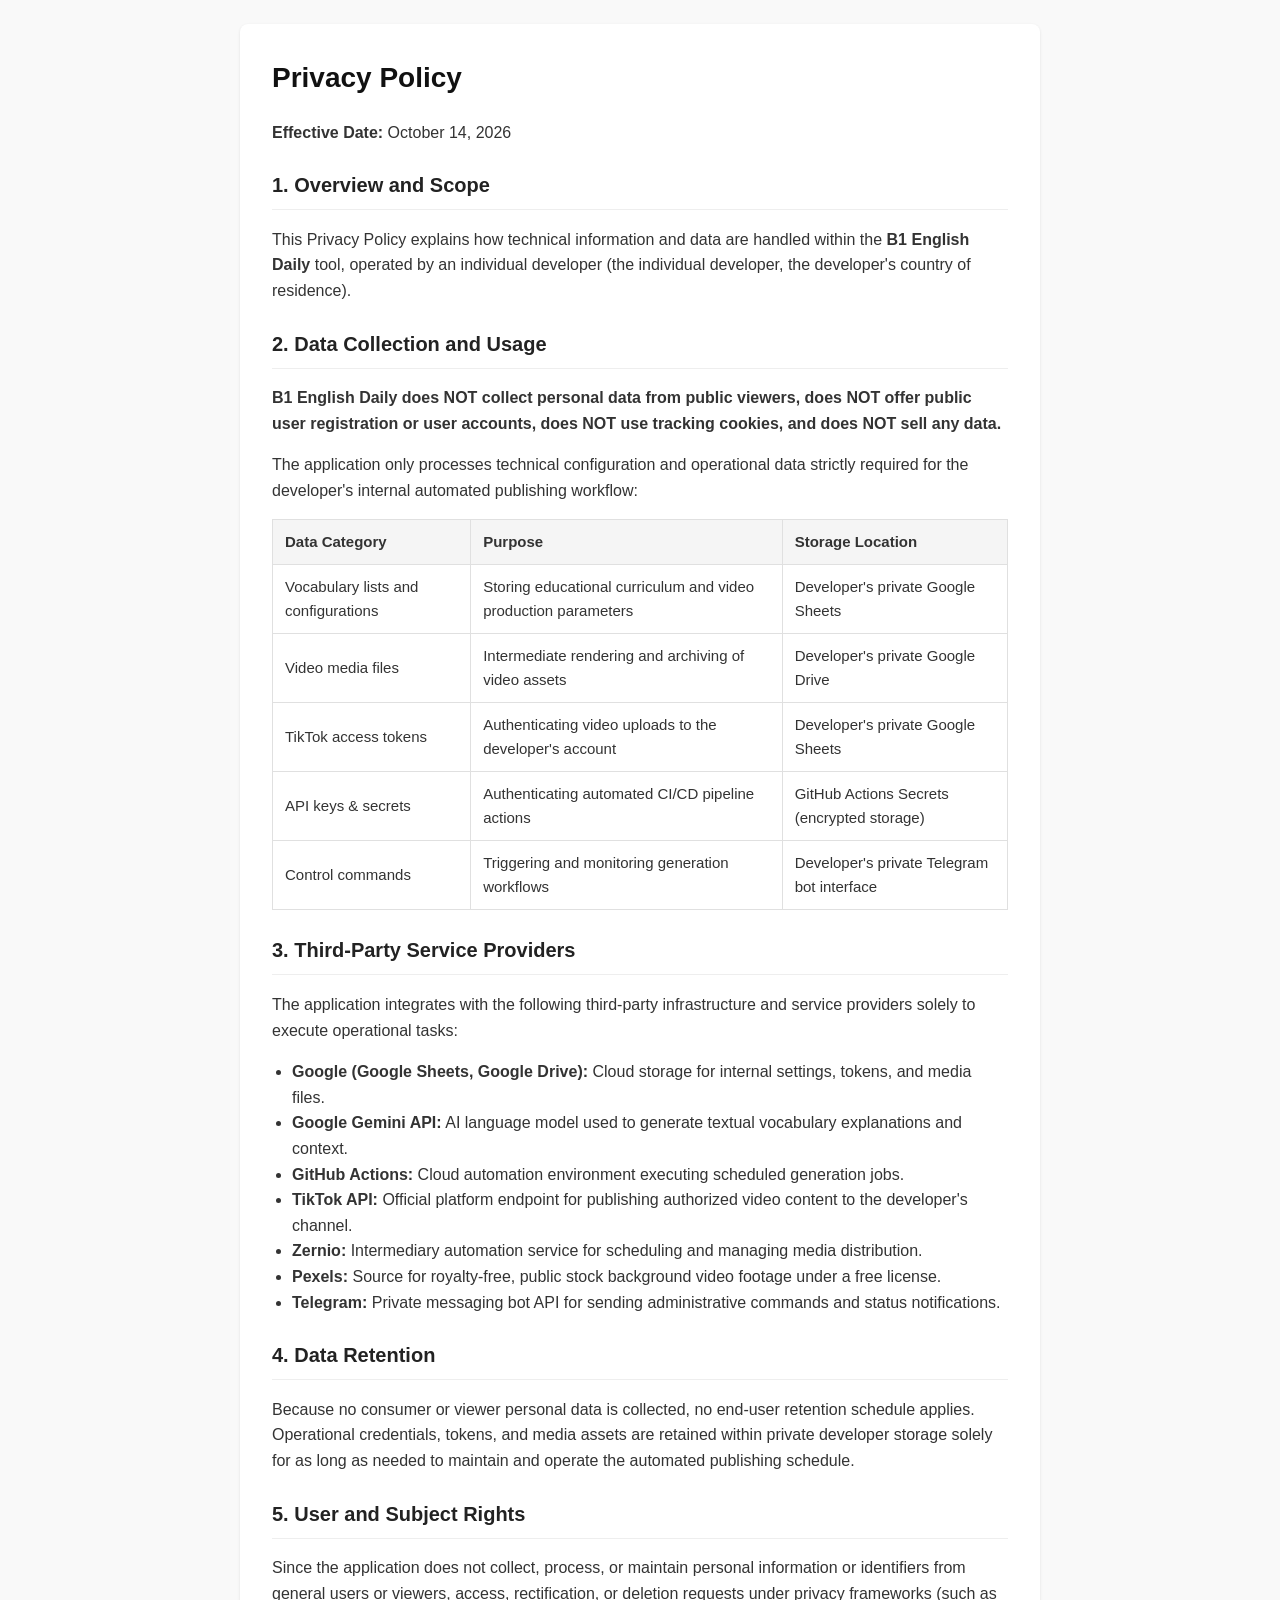
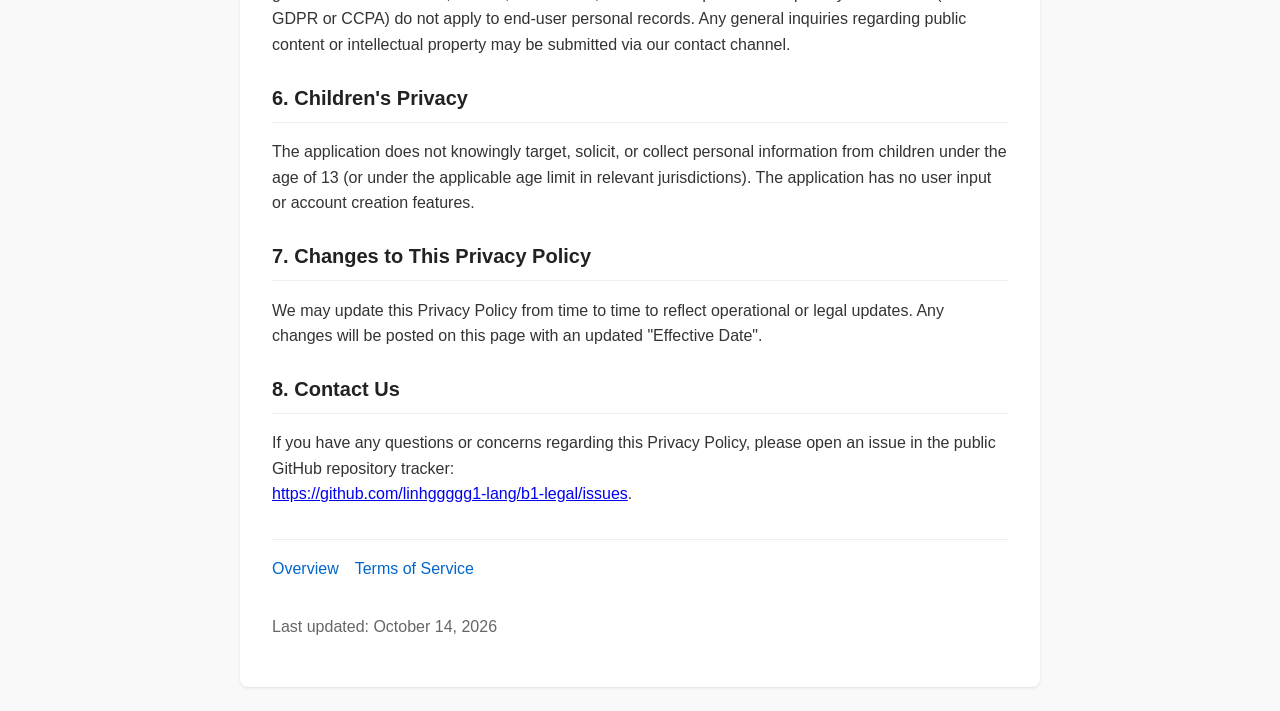
==== privacy.html @ 39bbc0a6 "Trang phap ly B1 English Daily: index, terms, privacy" ====
<!DOCTYPE html>
<html lang="en">
<head>
  <meta charset="utf-8">
  <meta name="viewport" content="width=device-width, initial-scale=1.0">
  <title>B1 English Daily - Privacy Policy</title>
  <style>
    body {
      font-family: -apple-system, BlinkMacSystemFont, "Segoe UI", Roboto, Helvetica, Arial, sans-serif;
      line-height: 1.6;
      color: #333;
      max-width: 800px;
      margin: 0 auto;
      padding: 24px 16px;
      background-color: #f9f9f9;
    }
    .container {
      background: #fff;
      padding: 32px;
      border-radius: 8px;
      box-shadow: 0 1px 3px rgba(0,0,0,0.1);
    }
    h1 {
      color: #111;
      margin-top: 0;
      font-size: 28px;
    }
    h2 {
      color: #222;
      border-bottom: 1px solid #eee;
      padding-bottom: 8px;
      margin-top: 24px;
      font-size: 20px;
    }
    p, li {
      font-size: 16px;
    }
    ul {
      padding-left: 20px;
    }
    table {
      width: 100%;
      border-collapse: collapse;
      margin-top: 16px;
      margin-bottom: 16px;
    }
    th, td {
      border: 1px solid #e0e0e0;
      padding: 10px 12px;
      text-align: left;
      font-size: 15px;
    }
    th {
      background-color: #f5f5f5;
      font-weight: 600;
    }
    .nav-links {
      margin-top: 32px;
      padding-top: 16px;
      border-top: 1px solid #eee;
      display: flex;
      gap: 16px;
    }
    .nav-links a {
      color: #0066cc;
      text-decoration: none;
      font-weight: 500;
    }
    .nav-links a:hover {
      text-decoration: underline;
    }
    .footer {
      margin-top: 32px;
      font-size: 14px;
      color: #666;
    }
  </style>
</head>
<body>
  <div class="container">
    <h1>Privacy Policy</h1>
    <p><strong>Effective Date:</strong> October 14, 2026</p>

    <h2>1. Overview and Scope</h2>
    <p>This Privacy Policy explains how technical information and data are handled within the <strong>B1 English Daily</strong> tool, operated by an individual developer (the individual developer, the developer's country of residence).</p>

    <h2>2. Data Collection and Usage</h2>
    <p><strong>B1 English Daily does NOT collect personal data from public viewers, does NOT offer public user registration or user accounts, does NOT use tracking cookies, and does NOT sell any data.</strong></p>
    <p>The application only processes technical configuration and operational data strictly required for the developer's internal automated publishing workflow:</p>

    <table>
      <thead>
        <tr>
          <th>Data Category</th>
          <th>Purpose</th>
          <th>Storage Location</th>
        </tr>
      </thead>
      <tbody>
        <tr>
          <td>Vocabulary lists and configurations</td>
          <td>Storing educational curriculum and video production parameters</td>
          <td>Developer's private Google Sheets</td>
        </tr>
        <tr>
          <td>Video media files</td>
          <td>Intermediate rendering and archiving of video assets</td>
          <td>Developer's private Google Drive</td>
        </tr>
        <tr>
          <td>TikTok access tokens</td>
          <td>Authenticating video uploads to the developer's account</td>
          <td>Developer's private Google Sheets</td>
        </tr>
        <tr>
          <td>API keys & secrets</td>
          <td>Authenticating automated CI/CD pipeline actions</td>
          <td>GitHub Actions Secrets (encrypted storage)</td>
        </tr>
        <tr>
          <td>Control commands</td>
          <td>Triggering and monitoring generation workflows</td>
          <td>Developer's private Telegram bot interface</td>
        </tr>
      </tbody>
    </table>

    <h2>3. Third-Party Service Providers</h2>
    <p>The application integrates with the following third-party infrastructure and service providers solely to execute operational tasks:</p>
    <ul>
      <li><strong>Google (Google Sheets, Google Drive):</strong> Cloud storage for internal settings, tokens, and media files.</li>
      <li><strong>Google Gemini API:</strong> AI language model used to generate textual vocabulary explanations and context.</li>
      <li><strong>GitHub Actions:</strong> Cloud automation environment executing scheduled generation jobs.</li>
      <li><strong>TikTok API:</strong> Official platform endpoint for publishing authorized video content to the developer's channel.</li>
      <li><strong>Zernio:</strong> Intermediary automation service for scheduling and managing media distribution.</li>
      <li><strong>Pexels:</strong> Source for royalty-free, public stock background video footage under a free license.</li>
      <li><strong>Telegram:</strong> Private messaging bot API for sending administrative commands and status notifications.</li>
    </ul>

    <h2>4. Data Retention</h2>
    <p>Because no consumer or viewer personal data is collected, no end-user retention schedule applies. Operational credentials, tokens, and media assets are retained within private developer storage solely for as long as needed to maintain and operate the automated publishing schedule.</p>

    <h2>5. User and Subject Rights</h2>
    <p>Since the application does not collect, process, or maintain personal information or identifiers from general users or viewers, access, rectification, or deletion requests under privacy frameworks (such as GDPR or CCPA) do not apply to end-user personal records. Any general inquiries regarding public content or intellectual property may be submitted via our contact channel.</p>

    <h2>6. Children's Privacy</h2>
    <p>The application does not knowingly target, solicit, or collect personal information from children under the age of 13 (or under the applicable age limit in relevant jurisdictions). The application has no user input or account creation features.</p>

    <h2>7. Changes to This Privacy Policy</h2>
    <p>We may update this Privacy Policy from time to time to reflect operational or legal updates. Any changes will be posted on this page with an updated "Effective Date".</p>

    <h2>8. Contact Us</h2>
    <p>If you have any questions or concerns regarding this Privacy Policy, please open an issue in the public GitHub repository tracker: <br>
    <a href="https://github.com/linhggggg1-lang/b1-legal/issues" target="_blank" rel="noopener noreferrer">https://github.com/linhggggg1-lang/b1-legal/issues</a>.</p>

    <div class="nav-links">
      <a href="index.html">Overview</a>
      <a href="terms.html">Terms of Service</a>
    </div>

    <div class="footer">
      <p>Last updated: October 14, 2026</p>
    </div>
  </div>
</body>
</html>
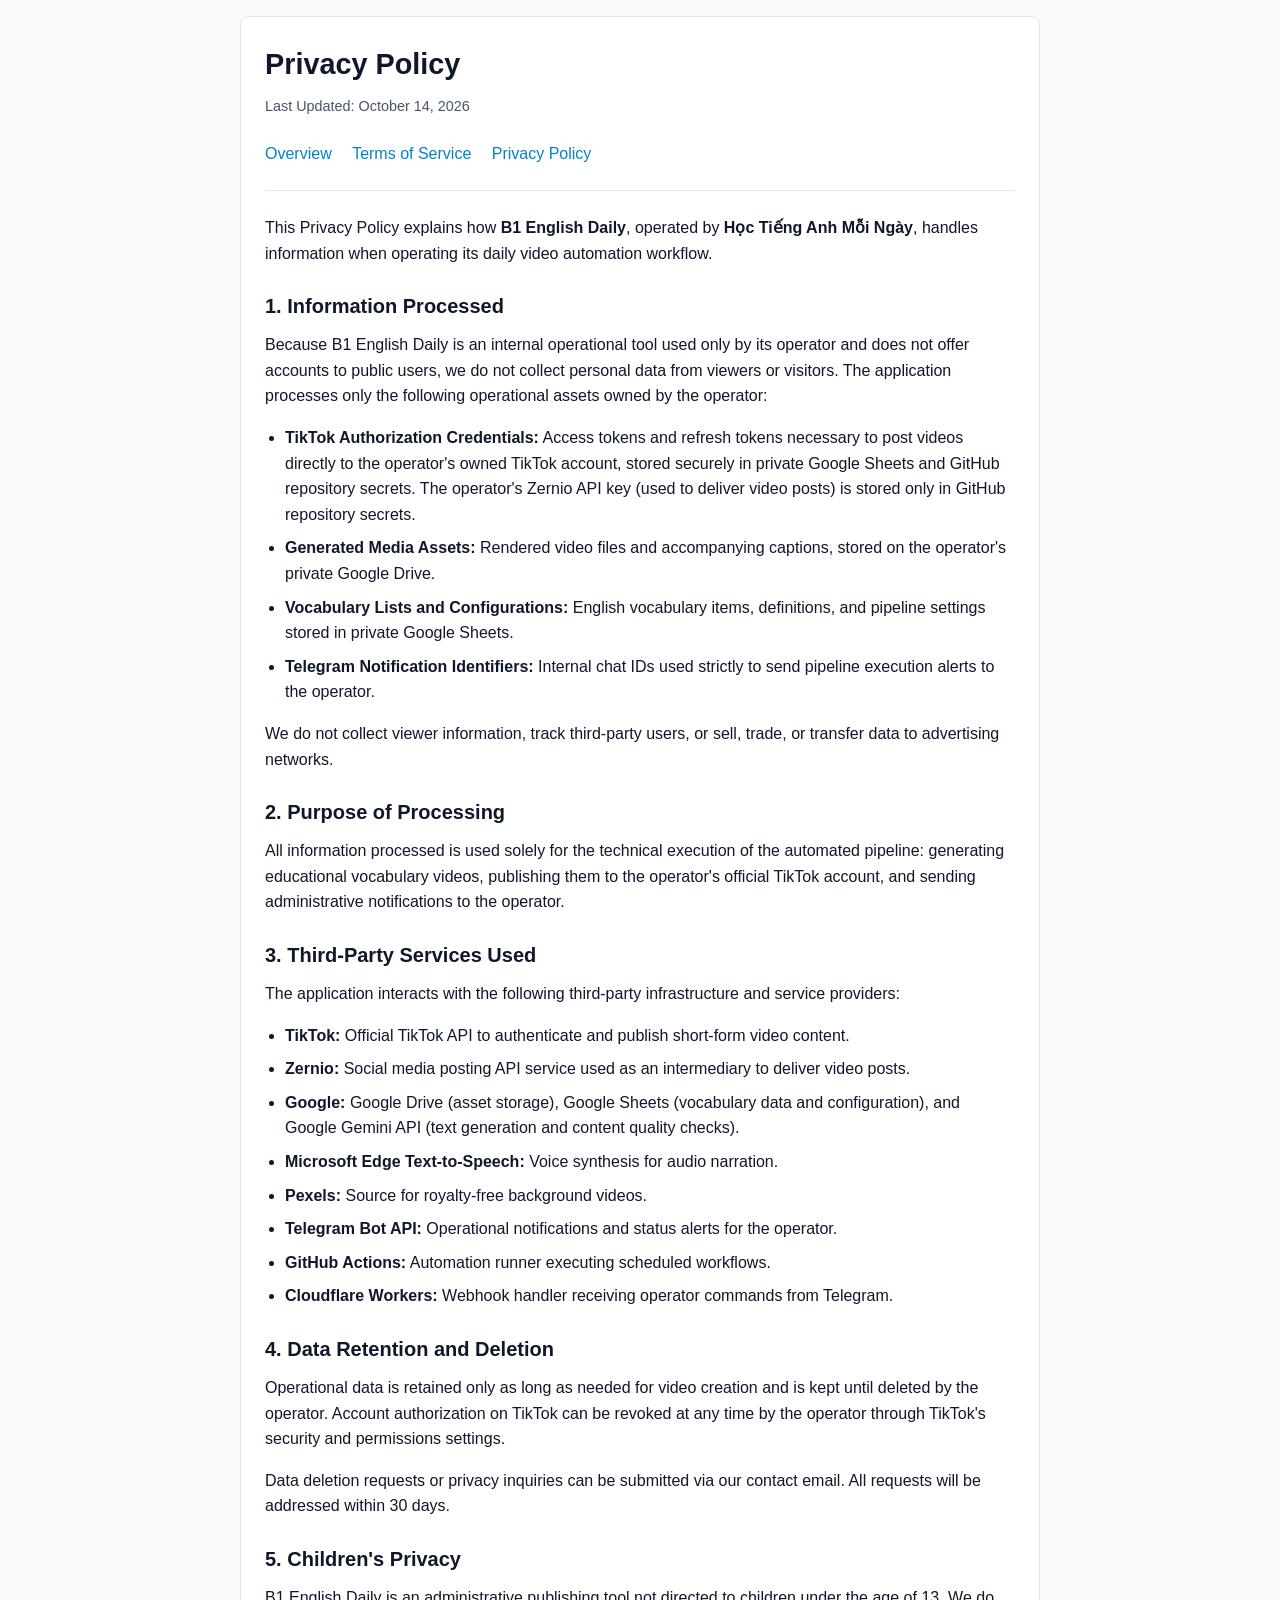
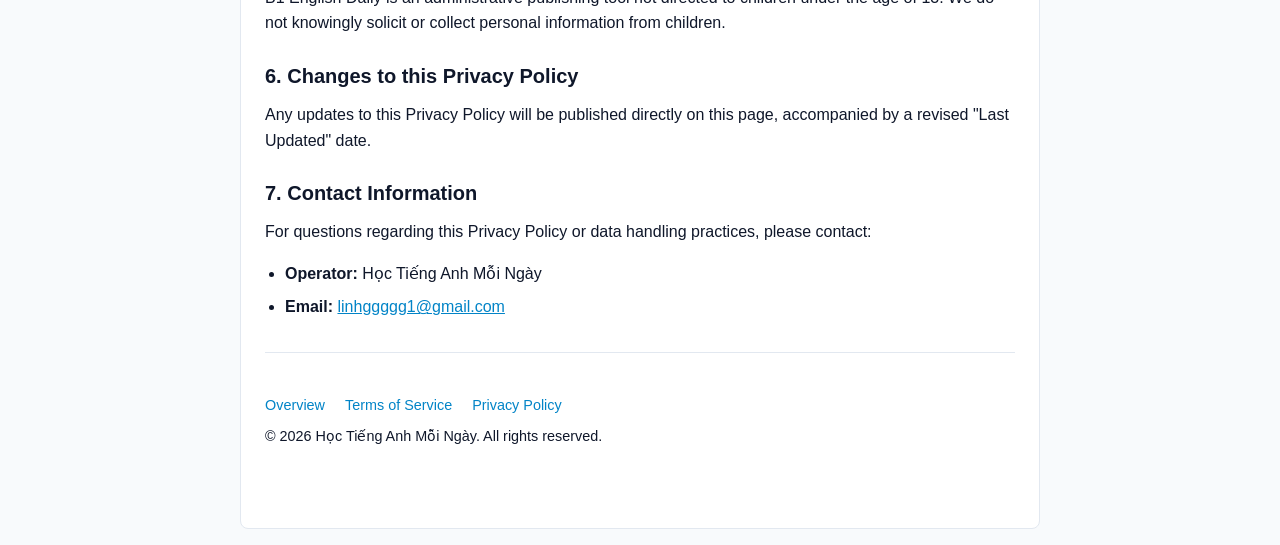
==== commit af7f3789: "Sua trang phap ly: lien he qua email, bo bang du lieu thua, khop ban da duyet" ====
--- a/privacy.html
+++ b/privacy.html
@@ -2,165 +2,159 @@
 <html lang="en">
 <head>
   <meta charset="utf-8">
-  <meta name="viewport" content="width=device-width, initial-scale=1.0">
-  <title>B1 English Daily - Privacy Policy</title>
+  <meta name="viewport" content="width=device-width, initial-scale=1">
+  <title>Privacy Policy - B1 English Daily</title>
   <style>
+    :root {
+      --bg: #f8fafc;
+      --card-bg: #ffffff;
+      --text: #0f172a;
+      --text-muted: #475569;
+      --primary: #0284c7;
+      --border: #e2e8f0;
+    }
+    * { box-sizing: border-box; margin: 0; padding: 0; }
     body {
       font-family: -apple-system, BlinkMacSystemFont, "Segoe UI", Roboto, Helvetica, Arial, sans-serif;
       line-height: 1.6;
-      color: #333;
+      color: var(--text);
+      background-color: var(--bg);
+      padding: 16px;
+    }
+    .container {
       max-width: 800px;
       margin: 0 auto;
-      padding: 24px 16px;
-      background-color: #f9f9f9;
+      background: var(--card-bg);
+      padding: 24px;
+      border-radius: 8px;
+      border: 1px solid var(--border);
     }
-    .container {
-      background: #fff;
-      padding: 32px;
-      border-radius: 8px;
-      box-shadow: 0 1px 3px rgba(0,0,0,0.1);
+    header, footer {
+      padding-bottom: 16px;
+      margin-bottom: 24px;
+      border-bottom: 1px solid var(--border);
+    }
+    footer {
+      border-bottom: none;
+      border-top: 1px solid var(--border);
+      padding-top: 20px;
+      margin-top: 32px;
+      font-size: 0.9em;
+      color: var(--text-muted);
+    }
+    nav {
+      margin-top: 12px;
+    }
+    nav a {
+      color: var(--primary);
+      text-decoration: none;
+      font-weight: 500;
+      margin-right: 16px;
+      display: inline-block;
+      min-height: 40px;
+      line-height: 40px;
+    }
+    nav a:hover {
+      text-decoration: underline;
     }
     h1 {
-      color: #111;
-      margin-top: 0;
-      font-size: 28px;
+      font-size: 1.8rem;
+      margin-bottom: 8px;
+      color: var(--text);
     }
     h2 {
-      color: #222;
-      border-bottom: 1px solid #eee;
-      padding-bottom: 8px;
+      font-size: 1.25rem;
       margin-top: 24px;
-      font-size: 20px;
+      margin-bottom: 10px;
+      color: var(--text);
     }
-    p, li {
-      font-size: 16px;
+    p, ul {
+      margin-bottom: 16px;
+      color: var(--text);
     }
     ul {
       padding-left: 20px;
     }
-    table {
-      width: 100%;
-      border-collapse: collapse;
-      margin-top: 16px;
+    li {
+      margin-bottom: 8px;
+    }
+    .meta {
+      color: var(--text-muted);
+      font-size: 0.9rem;
       margin-bottom: 16px;
     }
-    th, td {
-      border: 1px solid #e0e0e0;
-      padding: 10px 12px;
-      text-align: left;
-      font-size: 15px;
-    }
-    th {
-      background-color: #f5f5f5;
-      font-weight: 600;
-    }
-    .nav-links {
-      margin-top: 32px;
-      padding-top: 16px;
-      border-top: 1px solid #eee;
-      display: flex;
-      gap: 16px;
-    }
-    .nav-links a {
-      color: #0066cc;
-      text-decoration: none;
-      font-weight: 500;
-    }
-    .nav-links a:hover {
-      text-decoration: underline;
-    }
-    .footer {
-      margin-top: 32px;
-      font-size: 14px;
-      color: #666;
+    a {
+      color: var(--primary);
     }
   </style>
 </head>
 <body>
   <div class="container">
-    <h1>Privacy Policy</h1>
-    <p><strong>Effective Date:</strong> October 14, 2026</p>
+    <header>
+      <h1>Privacy Policy</h1>
+      <div class="meta">Last Updated: October 14, 2026</div>
+      <nav aria-label="Main Navigation">
+        <a href="index.html">Overview</a>
+        <a href="terms.html">Terms of Service</a>
+        <a href="privacy.html">Privacy Policy</a>
+      </nav>
+    </header>
 
-    <h2>1. Overview and Scope</h2>
-    <p>This Privacy Policy explains how technical information and data are handled within the <strong>B1 English Daily</strong> tool, operated by an individual developer (the individual developer, the developer's country of residence).</p>
+    <main>
+      <p>This Privacy Policy explains how <strong>B1 English Daily</strong>, operated by <strong>Học Tiếng Anh Mỗi Ngày</strong>, handles information when operating its daily video automation workflow.</p>
 
-    <h2>2. Data Collection and Usage</h2>
-    <p><strong>B1 English Daily does NOT collect personal data from public viewers, does NOT offer public user registration or user accounts, does NOT use tracking cookies, and does NOT sell any data.</strong></p>
-    <p>The application only processes technical configuration and operational data strictly required for the developer's internal automated publishing workflow:</p>
+      <h2>1. Information Processed</h2>
+      <p>Because B1 English Daily is an internal operational tool used only by its operator and does not offer accounts to public users, we do not collect personal data from viewers or visitors. The application processes only the following operational assets owned by the operator:</p>
+      <ul>
+        <li><strong>TikTok Authorization Credentials:</strong> Access tokens and refresh tokens necessary to post videos directly to the operator's owned TikTok account, stored securely in private Google Sheets and GitHub repository secrets. The operator's Zernio API key (used to deliver video posts) is stored only in GitHub repository secrets.</li>
+        <li><strong>Generated Media Assets:</strong> Rendered video files and accompanying captions, stored on the operator's private Google Drive.</li>
+        <li><strong>Vocabulary Lists and Configurations:</strong> English vocabulary items, definitions, and pipeline settings stored in private Google Sheets.</li>
+        <li><strong>Telegram Notification Identifiers:</strong> Internal chat IDs used strictly to send pipeline execution alerts to the operator.</li>
+      </ul>
+      <p>We do not collect viewer information, track third-party users, or sell, trade, or transfer data to advertising networks.</p>
 
-    <table>
-      <thead>
-        <tr>
-          <th>Data Category</th>
-          <th>Purpose</th>
-          <th>Storage Location</th>
-        </tr>
-      </thead>
-      <tbody>
-        <tr>
-          <td>Vocabulary lists and configurations</td>
-          <td>Storing educational curriculum and video production parameters</td>
-          <td>Developer's private Google Sheets</td>
-        </tr>
-        <tr>
-          <td>Video media files</td>
-          <td>Intermediate rendering and archiving of video assets</td>
-          <td>Developer's private Google Drive</td>
-        </tr>
-        <tr>
-          <td>TikTok access tokens</td>
-          <td>Authenticating video uploads to the developer's account</td>
-          <td>Developer's private Google Sheets</td>
-        </tr>
-        <tr>
-          <td>API keys & secrets</td>
-          <td>Authenticating automated CI/CD pipeline actions</td>
-          <td>GitHub Actions Secrets (encrypted storage)</td>
-        </tr>
-        <tr>
-          <td>Control commands</td>
-          <td>Triggering and monitoring generation workflows</td>
-          <td>Developer's private Telegram bot interface</td>
-        </tr>
-      </tbody>
-    </table>
+      <h2>2. Purpose of Processing</h2>
+      <p>All information processed is used solely for the technical execution of the automated pipeline: generating educational vocabulary videos, publishing them to the operator's official TikTok account, and sending administrative notifications to the operator.</p>
 
-    <h2>3. Third-Party Service Providers</h2>
-    <p>The application integrates with the following third-party infrastructure and service providers solely to execute operational tasks:</p>
-    <ul>
-      <li><strong>Google (Google Sheets, Google Drive):</strong> Cloud storage for internal settings, tokens, and media files.</li>
-      <li><strong>Google Gemini API:</strong> AI language model used to generate textual vocabulary explanations and context.</li>
-      <li><strong>GitHub Actions:</strong> Cloud automation environment executing scheduled generation jobs.</li>
-      <li><strong>TikTok API:</strong> Official platform endpoint for publishing authorized video content to the developer's channel.</li>
-      <li><strong>Zernio:</strong> Intermediary automation service for scheduling and managing media distribution.</li>
-      <li><strong>Pexels:</strong> Source for royalty-free, public stock background video footage under a free license.</li>
-      <li><strong>Telegram:</strong> Private messaging bot API for sending administrative commands and status notifications.</li>
-    </ul>
+      <h2>3. Third-Party Services Used</h2>
+      <p>The application interacts with the following third-party infrastructure and service providers:</p>
+      <ul>
+        <li><strong>TikTok:</strong> Official TikTok API to authenticate and publish short-form video content.</li>
+        <li><strong>Zernio:</strong> Social media posting API service used as an intermediary to deliver video posts.</li>
+        <li><strong>Google:</strong> Google Drive (asset storage), Google Sheets (vocabulary data and configuration), and Google Gemini API (text generation and content quality checks).</li>
+        <li><strong>Microsoft Edge Text-to-Speech:</strong> Voice synthesis for audio narration.</li>
+        <li><strong>Pexels:</strong> Source for royalty-free background videos.</li>
+        <li><strong>Telegram Bot API:</strong> Operational notifications and status alerts for the operator.</li>
+        <li><strong>GitHub Actions:</strong> Automation runner executing scheduled workflows.</li>
+        <li><strong>Cloudflare Workers:</strong> Webhook handler receiving operator commands from Telegram.</li>
+      </ul>
 
-    <h2>4. Data Retention</h2>
-    <p>Because no consumer or viewer personal data is collected, no end-user retention schedule applies. Operational credentials, tokens, and media assets are retained within private developer storage solely for as long as needed to maintain and operate the automated publishing schedule.</p>
+      <h2>4. Data Retention and Deletion</h2>
+      <p>Operational data is retained only as long as needed for video creation and is kept until deleted by the operator. Account authorization on TikTok can be revoked at any time by the operator through TikTok's security and permissions settings.</p>
+      <p>Data deletion requests or privacy inquiries can be submitted via our contact email. All requests will be addressed within 30 days.</p>
 
-    <h2>5. User and Subject Rights</h2>
-    <p>Since the application does not collect, process, or maintain personal information or identifiers from general users or viewers, access, rectification, or deletion requests under privacy frameworks (such as GDPR or CCPA) do not apply to end-user personal records. Any general inquiries regarding public content or intellectual property may be submitted via our contact channel.</p>
+      <h2>5. Children's Privacy</h2>
+      <p>B1 English Daily is an administrative publishing tool not directed to children under the age of 13. We do not knowingly solicit or collect personal information from children.</p>
 
-    <h2>6. Children's Privacy</h2>
-    <p>The application does not knowingly target, solicit, or collect personal information from children under the age of 13 (or under the applicable age limit in relevant jurisdictions). The application has no user input or account creation features.</p>
+      <h2>6. Changes to this Privacy Policy</h2>
+      <p>Any updates to this Privacy Policy will be published directly on this page, accompanied by a revised "Last Updated" date.</p>
 
-    <h2>7. Changes to This Privacy Policy</h2>
-    <p>We may update this Privacy Policy from time to time to reflect operational or legal updates. Any changes will be posted on this page with an updated "Effective Date".</p>
+      <h2>7. Contact Information</h2>
+      <p>For questions regarding this Privacy Policy or data handling practices, please contact:</p>
+      <ul>
+        <li><strong>Operator:</strong> Học Tiếng Anh Mỗi Ngày</li>
+        <li><strong>Email:</strong> <a href="mailto:linhggggg1@gmail.com">linhggggg1@gmail.com</a></li>
+      </ul>
+    </main>
 
-    <h2>8. Contact Us</h2>
-    <p>If you have any questions or concerns regarding this Privacy Policy, please open an issue in the public GitHub repository tracker: <br>
-    <a href="https://github.com/linhggggg1-lang/b1-legal/issues" target="_blank" rel="noopener noreferrer">https://github.com/linhggggg1-lang/b1-legal/issues</a>.</p>
-
-    <div class="nav-links">
-      <a href="index.html">Overview</a>
-      <a href="terms.html">Terms of Service</a>
-    </div>
-
-    <div class="footer">
-      <p>Last updated: October 14, 2026</p>
-    </div>
+    <footer>
+      <nav aria-label="Footer Navigation">
+        <a href="index.html">Overview</a>
+        <a href="terms.html">Terms of Service</a>
+        <a href="privacy.html">Privacy Policy</a>
+      </nav>
+      <p>&copy; 2026 Học Tiếng Anh Mỗi Ngày. All rights reserved.</p>
+    </footer>
   </div>
 </body>
 </html>
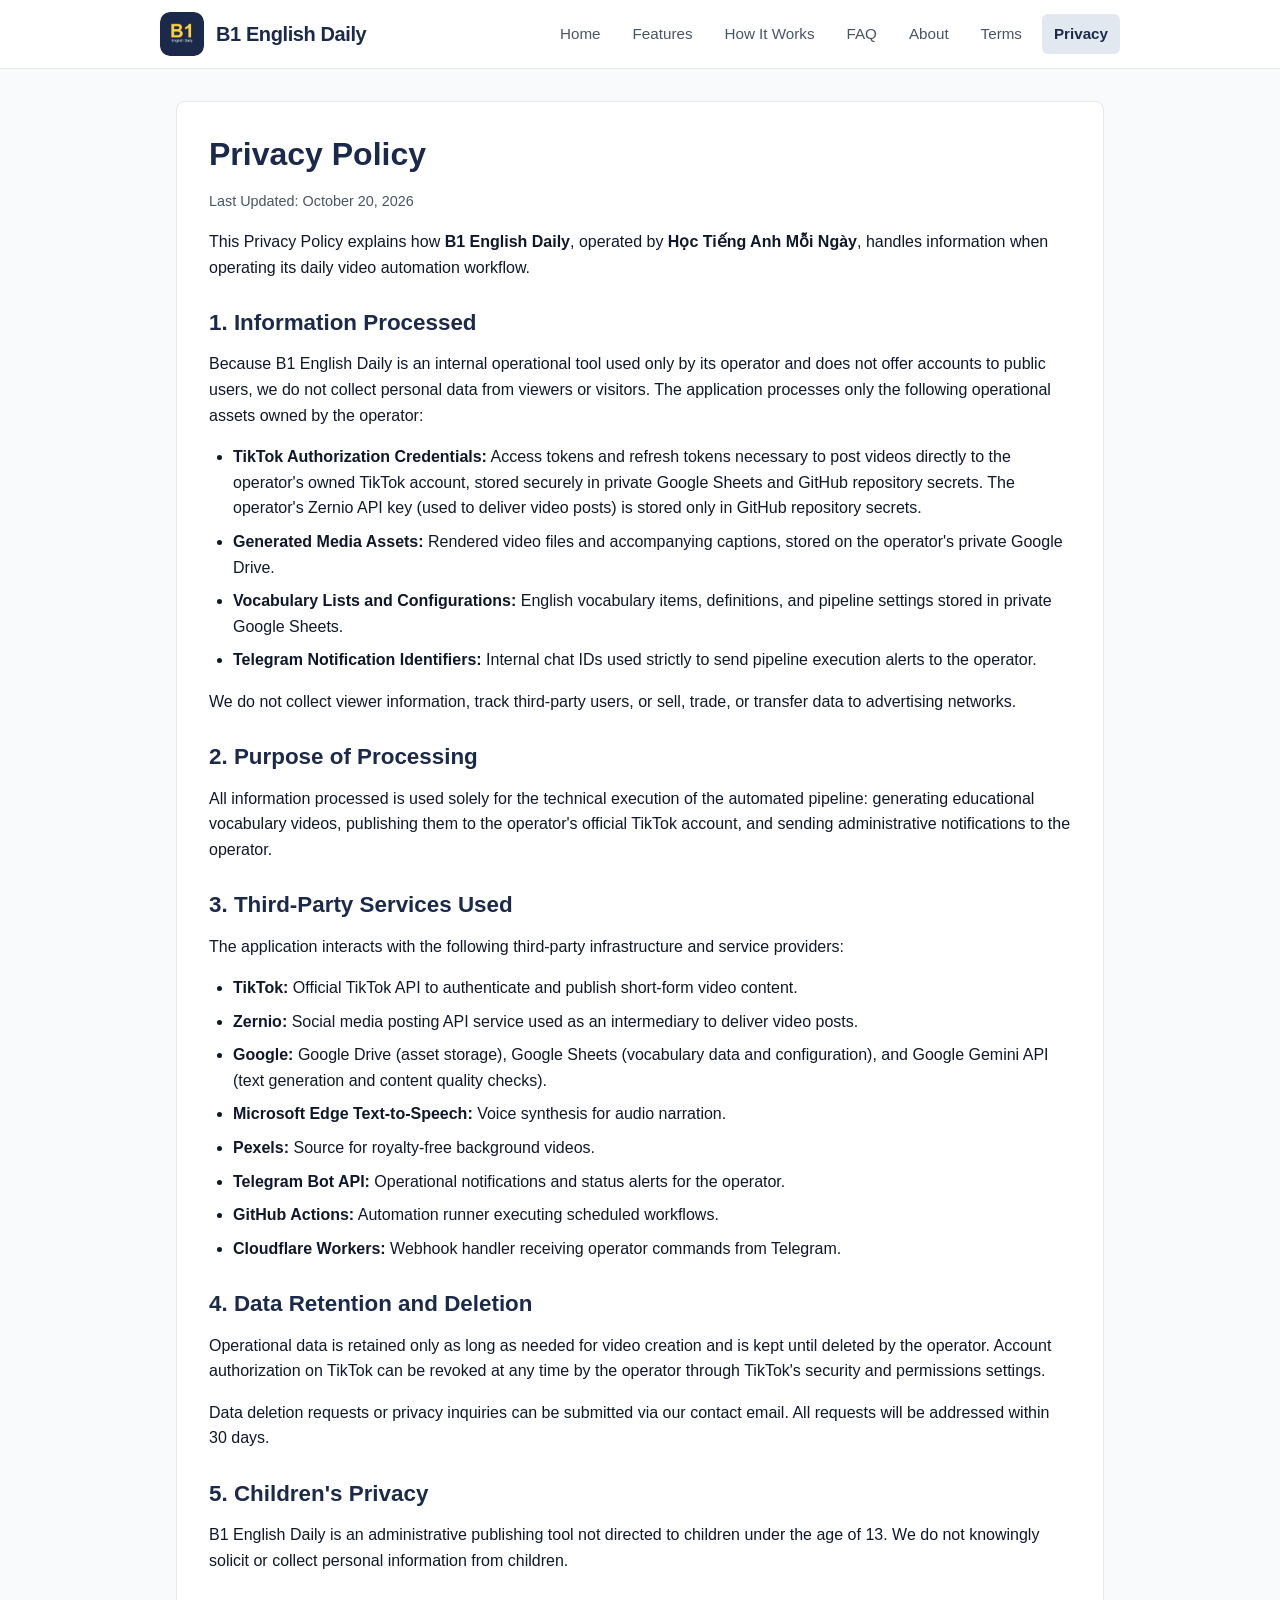
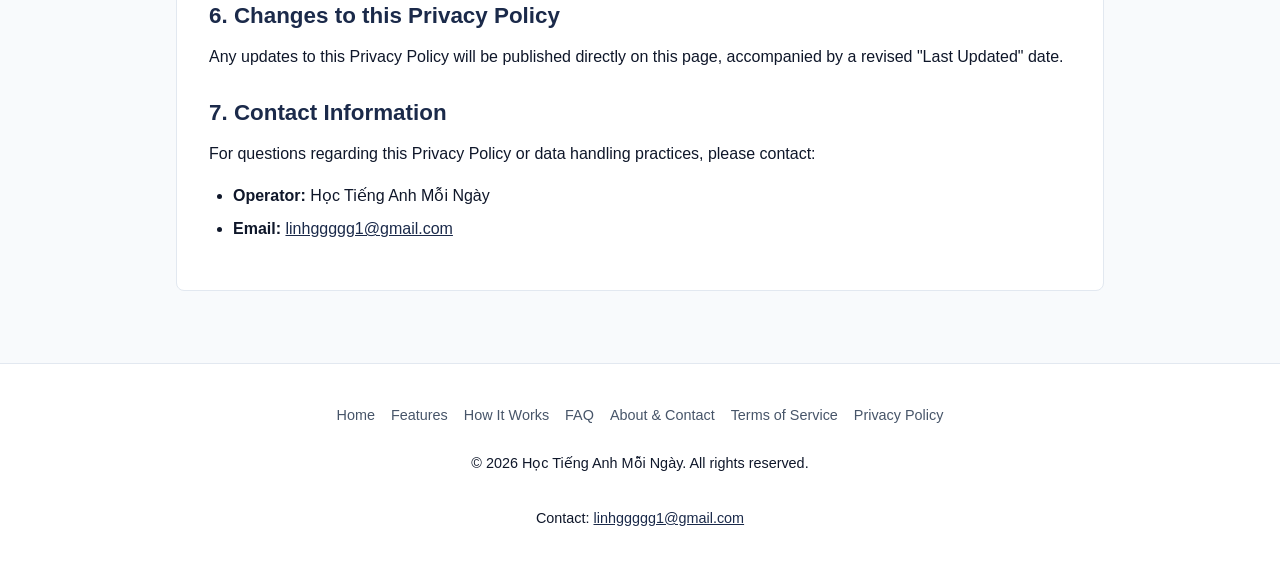
==== commit ed7ce1a3: "feat: website day du 7 trang + icon B1 English Daily dong bo (favicon, logo) theo yeu cau duyet TikT" ====
--- a/privacy.html
+++ b/privacy.html
@@ -4,157 +4,98 @@
   <meta charset="utf-8">
   <meta name="viewport" content="width=device-width, initial-scale=1">
   <title>Privacy Policy - B1 English Daily</title>
-  <style>
-    :root {
-      --bg: #f8fafc;
-      --card-bg: #ffffff;
-      --text: #0f172a;
-      --text-muted: #475569;
-      --primary: #0284c7;
-      --border: #e2e8f0;
-    }
-    * { box-sizing: border-box; margin: 0; padding: 0; }
-    body {
-      font-family: -apple-system, BlinkMacSystemFont, "Segoe UI", Roboto, Helvetica, Arial, sans-serif;
-      line-height: 1.6;
-      color: var(--text);
-      background-color: var(--bg);
-      padding: 16px;
-    }
-    .container {
-      max-width: 800px;
-      margin: 0 auto;
-      background: var(--card-bg);
-      padding: 24px;
-      border-radius: 8px;
-      border: 1px solid var(--border);
-    }
-    header, footer {
-      padding-bottom: 16px;
-      margin-bottom: 24px;
-      border-bottom: 1px solid var(--border);
-    }
-    footer {
-      border-bottom: none;
-      border-top: 1px solid var(--border);
-      padding-top: 20px;
-      margin-top: 32px;
-      font-size: 0.9em;
-      color: var(--text-muted);
-    }
-    nav {
-      margin-top: 12px;
-    }
-    nav a {
-      color: var(--primary);
-      text-decoration: none;
-      font-weight: 500;
-      margin-right: 16px;
-      display: inline-block;
-      min-height: 40px;
-      line-height: 40px;
-    }
-    nav a:hover {
-      text-decoration: underline;
-    }
-    h1 {
-      font-size: 1.8rem;
-      margin-bottom: 8px;
-      color: var(--text);
-    }
-    h2 {
-      font-size: 1.25rem;
-      margin-top: 24px;
-      margin-bottom: 10px;
-      color: var(--text);
-    }
-    p, ul {
-      margin-bottom: 16px;
-      color: var(--text);
-    }
-    ul {
-      padding-left: 20px;
-    }
-    li {
-      margin-bottom: 8px;
-    }
-    .meta {
-      color: var(--text-muted);
-      font-size: 0.9rem;
-      margin-bottom: 16px;
-    }
-    a {
-      color: var(--primary);
-    }
-  </style>
+  <link rel="icon" type="image/x-icon" href="favicon.ico">
+  <link rel="icon" type="image/png" sizes="32x32" href="assets/favicon-32.png">
+  <link rel="apple-touch-icon" sizes="180x180" href="assets/favicon-180.png">
+  <link rel="stylesheet" href="styles.css">
 </head>
 <body>
-  <div class="container">
-    <header>
-      <h1>Privacy Policy</h1>
-      <div class="meta">Last Updated: October 14, 2026</div>
-      <nav aria-label="Main Navigation">
-        <a href="index.html">Overview</a>
-        <a href="terms.html">Terms of Service</a>
-        <a href="privacy.html">Privacy Policy</a>
+  <header>
+    <div class="container header-inner">
+      <a href="index.html" class="brand">
+        <img src="assets/app-icon-1024.png" alt="B1 English Daily Logo" width="44" height="44">
+        <span class="brand-text">B1 English Daily</span>
+      </a>
+      <nav class="main-nav" aria-label="Main Navigation">
+        <a href="index.html">Home</a>
+        <a href="features.html">Features</a>
+        <a href="how-it-works.html">How It Works</a>
+        <a href="faq.html">FAQ</a>
+        <a href="about.html">About</a>
+        <a href="terms.html">Terms</a>
+        <a href="privacy.html" class="active">Privacy</a>
       </nav>
-    </header>
+    </div>
+  </header>
 
-    <main>
-      <p>This Privacy Policy explains how <strong>B1 English Daily</strong>, operated by <strong>Học Tiếng Anh Mỗi Ngày</strong>, handles information when operating its daily video automation workflow.</p>
+  <main>
+    <div class="container">
+      <div class="content-card">
+        <h1>Privacy Policy</h1>
+        <div class="meta">Last Updated: October 20, 2026</div>
 
-      <h2>1. Information Processed</h2>
-      <p>Because B1 English Daily is an internal operational tool used only by its operator and does not offer accounts to public users, we do not collect personal data from viewers or visitors. The application processes only the following operational assets owned by the operator:</p>
-      <ul>
-        <li><strong>TikTok Authorization Credentials:</strong> Access tokens and refresh tokens necessary to post videos directly to the operator's owned TikTok account, stored securely in private Google Sheets and GitHub repository secrets. The operator's Zernio API key (used to deliver video posts) is stored only in GitHub repository secrets.</li>
-        <li><strong>Generated Media Assets:</strong> Rendered video files and accompanying captions, stored on the operator's private Google Drive.</li>
-        <li><strong>Vocabulary Lists and Configurations:</strong> English vocabulary items, definitions, and pipeline settings stored in private Google Sheets.</li>
-        <li><strong>Telegram Notification Identifiers:</strong> Internal chat IDs used strictly to send pipeline execution alerts to the operator.</li>
-      </ul>
-      <p>We do not collect viewer information, track third-party users, or sell, trade, or transfer data to advertising networks.</p>
+        <p>This Privacy Policy explains how <strong>B1 English Daily</strong>, operated by <strong>Học Tiếng Anh Mỗi Ngày</strong>, handles information when operating its daily video automation workflow.</p>
 
-      <h2>2. Purpose of Processing</h2>
-      <p>All information processed is used solely for the technical execution of the automated pipeline: generating educational vocabulary videos, publishing them to the operator's official TikTok account, and sending administrative notifications to the operator.</p>
+        <h2>1. Information Processed</h2>
+        <p>Because B1 English Daily is an internal operational tool used only by its operator and does not offer accounts to public users, we do not collect personal data from viewers or visitors. The application processes only the following operational assets owned by the operator:</p>
+        <ul>
+          <li><strong>TikTok Authorization Credentials:</strong> Access tokens and refresh tokens necessary to post videos directly to the operator's owned TikTok account, stored securely in private Google Sheets and GitHub repository secrets. The operator's Zernio API key (used to deliver video posts) is stored only in GitHub repository secrets.</li>
+          <li><strong>Generated Media Assets:</strong> Rendered video files and accompanying captions, stored on the operator's private Google Drive.</li>
+          <li><strong>Vocabulary Lists and Configurations:</strong> English vocabulary items, definitions, and pipeline settings stored in private Google Sheets.</li>
+          <li><strong>Telegram Notification Identifiers:</strong> Internal chat IDs used strictly to send pipeline execution alerts to the operator.</li>
+        </ul>
+        <p>We do not collect viewer information, track third-party users, or sell, trade, or transfer data to advertising networks.</p>
 
-      <h2>3. Third-Party Services Used</h2>
-      <p>The application interacts with the following third-party infrastructure and service providers:</p>
-      <ul>
-        <li><strong>TikTok:</strong> Official TikTok API to authenticate and publish short-form video content.</li>
-        <li><strong>Zernio:</strong> Social media posting API service used as an intermediary to deliver video posts.</li>
-        <li><strong>Google:</strong> Google Drive (asset storage), Google Sheets (vocabulary data and configuration), and Google Gemini API (text generation and content quality checks).</li>
-        <li><strong>Microsoft Edge Text-to-Speech:</strong> Voice synthesis for audio narration.</li>
-        <li><strong>Pexels:</strong> Source for royalty-free background videos.</li>
-        <li><strong>Telegram Bot API:</strong> Operational notifications and status alerts for the operator.</li>
-        <li><strong>GitHub Actions:</strong> Automation runner executing scheduled workflows.</li>
-        <li><strong>Cloudflare Workers:</strong> Webhook handler receiving operator commands from Telegram.</li>
-      </ul>
+        <h2>2. Purpose of Processing</h2>
+        <p>All information processed is used solely for the technical execution of the automated pipeline: generating educational vocabulary videos, publishing them to the operator's official TikTok account, and sending administrative notifications to the operator.</p>
 
-      <h2>4. Data Retention and Deletion</h2>
-      <p>Operational data is retained only as long as needed for video creation and is kept until deleted by the operator. Account authorization on TikTok can be revoked at any time by the operator through TikTok's security and permissions settings.</p>
-      <p>Data deletion requests or privacy inquiries can be submitted via our contact email. All requests will be addressed within 30 days.</p>
+        <h2>3. Third-Party Services Used</h2>
+        <p>The application interacts with the following third-party infrastructure and service providers:</p>
+        <ul>
+          <li><strong>TikTok:</strong> Official TikTok API to authenticate and publish short-form video content.</li>
+          <li><strong>Zernio:</strong> Social media posting API service used as an intermediary to deliver video posts.</li>
+          <li><strong>Google:</strong> Google Drive (asset storage), Google Sheets (vocabulary data and configuration), and Google Gemini API (text generation and content quality checks).</li>
+          <li><strong>Microsoft Edge Text-to-Speech:</strong> Voice synthesis for audio narration.</li>
+          <li><strong>Pexels:</strong> Source for royalty-free background videos.</li>
+          <li><strong>Telegram Bot API:</strong> Operational notifications and status alerts for the operator.</li>
+          <li><strong>GitHub Actions:</strong> Automation runner executing scheduled workflows.</li>
+          <li><strong>Cloudflare Workers:</strong> Webhook handler receiving operator commands from Telegram.</li>
+        </ul>
 
-      <h2>5. Children's Privacy</h2>
-      <p>B1 English Daily is an administrative publishing tool not directed to children under the age of 13. We do not knowingly solicit or collect personal information from children.</p>
+        <h2>4. Data Retention and Deletion</h2>
+        <p>Operational data is retained only as long as needed for video creation and is kept until deleted by the operator. Account authorization on TikTok can be revoked at any time by the operator through TikTok's security and permissions settings.</p>
+        <p>Data deletion requests or privacy inquiries can be submitted via our contact email. All requests will be addressed within 30 days.</p>
 
-      <h2>6. Changes to this Privacy Policy</h2>
-      <p>Any updates to this Privacy Policy will be published directly on this page, accompanied by a revised "Last Updated" date.</p>
+        <h2>5. Children's Privacy</h2>
+        <p>B1 English Daily is an administrative publishing tool not directed to children under the age of 13. We do not knowingly solicit or collect personal information from children.</p>
 
-      <h2>7. Contact Information</h2>
-      <p>For questions regarding this Privacy Policy or data handling practices, please contact:</p>
-      <ul>
-        <li><strong>Operator:</strong> Học Tiếng Anh Mỗi Ngày</li>
-        <li><strong>Email:</strong> <a href="mailto:linhggggg1@gmail.com">linhggggg1@gmail.com</a></li>
-      </ul>
-    </main>
+        <h2>6. Changes to this Privacy Policy</h2>
+        <p>Any updates to this Privacy Policy will be published directly on this page, accompanied by a revised "Last Updated" date.</p>
 
-    <footer>
-      <nav aria-label="Footer Navigation">
-        <a href="index.html">Overview</a>
+        <h2>7. Contact Information</h2>
+        <p>For questions regarding this Privacy Policy or data handling practices, please contact:</p>
+        <ul>
+          <li><strong>Operator:</strong> Học Tiếng Anh Mỗi Ngày</li>
+          <li><strong>Email:</strong> <a href="mailto:linhggggg1@gmail.com">linhggggg1@gmail.com</a></li>
+        </ul>
+      </div>
+    </div>
+  </main>
+
+  <footer>
+    <div class="container footer-inner">
+      <nav class="footer-nav" aria-label="Footer Navigation">
+        <a href="index.html">Home</a>
+        <a href="features.html">Features</a>
+        <a href="how-it-works.html">How It Works</a>
+        <a href="faq.html">FAQ</a>
+        <a href="about.html">About & Contact</a>
         <a href="terms.html">Terms of Service</a>
         <a href="privacy.html">Privacy Policy</a>
       </nav>
       <p>&copy; 2026 Học Tiếng Anh Mỗi Ngày. All rights reserved.</p>
-    </footer>
-  </div>
+      <p>Contact: <a href="mailto:linhggggg1@gmail.com">linhggggg1@gmail.com</a></p>
+    </div>
+  </footer>
 </body>
-</html>
+</html>
--- a/styles.css
+++ b/styles.css
@@ -0,0 +1,369 @@
+/* Shared Stylesheet for B1 English Daily Website */
+:root {
+  --primary: #1B2A4A;
+  --primary-light: #2c4270;
+  --accent: #FFD23F;
+  --accent-hover: #e6bd35;
+  --text: #0f172a;
+  --text-muted: #475569;
+  --bg: #f8fafc;
+  --card-bg: #ffffff;
+  --border: #e2e8f0;
+  --radius: 8px;
+}
+
+* {
+  box-sizing: border-box;
+  margin: 0;
+  padding: 0;
+}
+
+body {
+  font-family: -apple-system, BlinkMacSystemFont, "Segoe UI", Roboto, Helvetica, Arial, sans-serif;
+  line-height: 1.6;
+  color: var(--text);
+  background-color: var(--bg);
+  min-height: 100vh;
+  display: flex;
+  flex-direction: column;
+}
+
+.container {
+  width: 100%;
+  max-width: 960px;
+  margin: 0 auto;
+  padding: 0 16px;
+}
+
+/* Header & Navigation */
+header {
+  background: #ffffff;
+  border-bottom: 1px solid var(--border);
+  position: sticky;
+  top: 0;
+  z-index: 100;
+}
+
+.header-inner {
+  display: flex;
+  align-items: center;
+  justify-content: space-between;
+  padding: 12px 0;
+  flex-wrap: wrap;
+  gap: 12px;
+}
+
+.brand {
+  display: flex;
+  align-items: center;
+  gap: 12px;
+  text-decoration: none;
+  color: var(--primary);
+}
+
+.brand img {
+  width: 44px;
+  height: 44px;
+  border-radius: 10px;
+  display: block;
+}
+
+.brand-text {
+  font-size: 1.25rem;
+  font-weight: 700;
+  letter-spacing: -0.02em;
+}
+
+nav.main-nav {
+  display: flex;
+  align-items: center;
+  gap: 8px;
+  flex-wrap: wrap;
+}
+
+nav.main-nav a {
+  color: var(--text-muted);
+  text-decoration: none;
+  font-weight: 500;
+  font-size: 0.95rem;
+  padding: 8px 12px;
+  min-height: 40px;
+  display: inline-flex;
+  align-items: center;
+  border-radius: 6px;
+  transition: all 0.2s ease;
+}
+
+nav.main-nav a:hover {
+  color: var(--primary);
+  background: #f1f5f9;
+}
+
+nav.main-nav a.active {
+  color: var(--primary);
+  font-weight: 600;
+  background: #e2e8f0;
+}
+
+/* Main Content Wrapper */
+main {
+  flex: 1;
+  padding: 32px 0 48px;
+}
+
+.content-card {
+  background: var(--card-bg);
+  border: 1px solid var(--border);
+  border-radius: var(--radius);
+  padding: 32px;
+  margin-bottom: 24px;
+}
+
+/* Headings */
+h1 {
+  font-size: 2rem;
+  color: var(--primary);
+  margin-bottom: 16px;
+  line-height: 1.25;
+}
+
+h2 {
+  font-size: 1.4rem;
+  color: var(--primary);
+  margin-top: 28px;
+  margin-bottom: 14px;
+  line-height: 1.3;
+}
+
+h3 {
+  font-size: 1.15rem;
+  color: var(--text);
+  margin-top: 18px;
+  margin-bottom: 8px;
+}
+
+p, ul, ol {
+  margin-bottom: 16px;
+  color: var(--text);
+}
+
+ul, ol {
+  padding-left: 24px;
+}
+
+li {
+  margin-bottom: 8px;
+}
+
+a {
+  color: var(--primary);
+}
+
+/* Buttons */
+.btn {
+  display: inline-flex;
+  align-items: center;
+  justify-content: center;
+  padding: 10px 20px;
+  min-height: 44px;
+  border-radius: 6px;
+  font-weight: 600;
+  font-size: 0.95rem;
+  text-decoration: none;
+  cursor: pointer;
+  transition: background-color 0.2s, transform 0.1s;
+}
+
+.btn-primary {
+  background-color: var(--accent);
+  color: #1a1a1a;
+  border: 1px solid #e2b92f;
+}
+
+.btn-primary:hover {
+  background-color: var(--accent-hover);
+  color: #000000;
+}
+
+.btn-secondary {
+  background-color: var(--primary);
+  color: #ffffff;
+  border: 1px solid var(--primary);
+}
+
+.btn-secondary:hover {
+  background-color: var(--primary-light);
+  color: #ffffff;
+}
+
+/* Hero Section */
+.hero {
+  text-align: center;
+  padding: 40px 16px;
+  margin-bottom: 32px;
+  background: linear-gradient(180deg, #ffffff 0%, #f1f5f9 100%);
+  border: 1px solid var(--border);
+  border-radius: var(--radius);
+}
+
+.hero h1 {
+  font-size: 2.4rem;
+  margin-bottom: 16px;
+}
+
+.hero p {
+  font-size: 1.15rem;
+  color: var(--text-muted);
+  max-width: 680px;
+  margin: 0 auto 24px;
+}
+
+.hero-actions {
+  display: flex;
+  justify-content: center;
+  gap: 16px;
+  flex-wrap: wrap;
+}
+
+/* Grid & Cards */
+.grid {
+  display: grid;
+  grid-template-columns: repeat(auto-fit, minmax(280px, 1fr));
+  gap: 20px;
+  margin: 24px 0;
+}
+
+.feature-box {
+  background: var(--card-bg);
+  border: 1px solid var(--border);
+  border-radius: var(--radius);
+  padding: 24px;
+}
+
+.feature-box h3 {
+  color: var(--primary);
+  margin-top: 0;
+  margin-bottom: 10px;
+}
+
+.step-card {
+  background: var(--card-bg);
+  border: 1px solid var(--border);
+  border-radius: var(--radius);
+  padding: 24px;
+  position: relative;
+}
+
+.step-number {
+  display: inline-flex;
+  align-items: center;
+  justify-content: center;
+  width: 36px;
+  height: 36px;
+  background: var(--accent);
+  color: #1a1a1a;
+  font-weight: 700;
+  border-radius: 50%;
+  margin-bottom: 12px;
+}
+
+/* FAQ Item */
+.faq-item {
+  border: 1px solid var(--border);
+  border-radius: var(--radius);
+  margin-bottom: 16px;
+  padding: 20px;
+  background: #ffffff;
+}
+
+.faq-item h3 {
+  margin-top: 0;
+  color: var(--primary);
+}
+
+.faq-item p:last-child {
+  margin-bottom: 0;
+}
+
+/* Meta & Badge */
+.meta {
+  color: var(--text-muted);
+  font-size: 0.9rem;
+  margin-bottom: 16px;
+}
+
+.badge {
+  display: inline-block;
+  background: #e0f2fe;
+  color: #0369a1;
+  padding: 4px 10px;
+  border-radius: 4px;
+  font-size: 0.85rem;
+  font-weight: 600;
+  margin-bottom: 16px;
+}
+
+/* Footer */
+footer {
+  background: #ffffff;
+  border-top: 1px solid var(--border);
+  padding: 32px 0;
+  margin-top: auto;
+  font-size: 0.9rem;
+  color: var(--text-muted);
+}
+
+.footer-inner {
+  display: flex;
+  flex-direction: column;
+  align-items: center;
+  gap: 16px;
+  text-align: center;
+}
+
+nav.footer-nav {
+  display: flex;
+  gap: 16px;
+  flex-wrap: wrap;
+  justify-content: center;
+}
+
+nav.footer-nav a {
+  color: var(--text-muted);
+  text-decoration: none;
+  min-height: 40px;
+  display: inline-flex;
+  align-items: center;
+}
+
+nav.footer-nav a:hover {
+  color: var(--primary);
+  text-decoration: underline;
+}
+
+/* Responsive */
+@media (max-width: 640px) {
+  .header-inner {
+    flex-direction: column;
+    align-items: flex-start;
+  }
+  
+  nav.main-nav {
+    width: 100%;
+    justify-content: flex-start;
+    gap: 4px;
+  }
+  
+  nav.main-nav a {
+    padding: 6px 10px;
+    font-size: 0.9rem;
+  }
+  
+  .content-card {
+    padding: 20px 16px;
+  }
+  
+  .hero h1 {
+    font-size: 1.8rem;
+  }
+}
